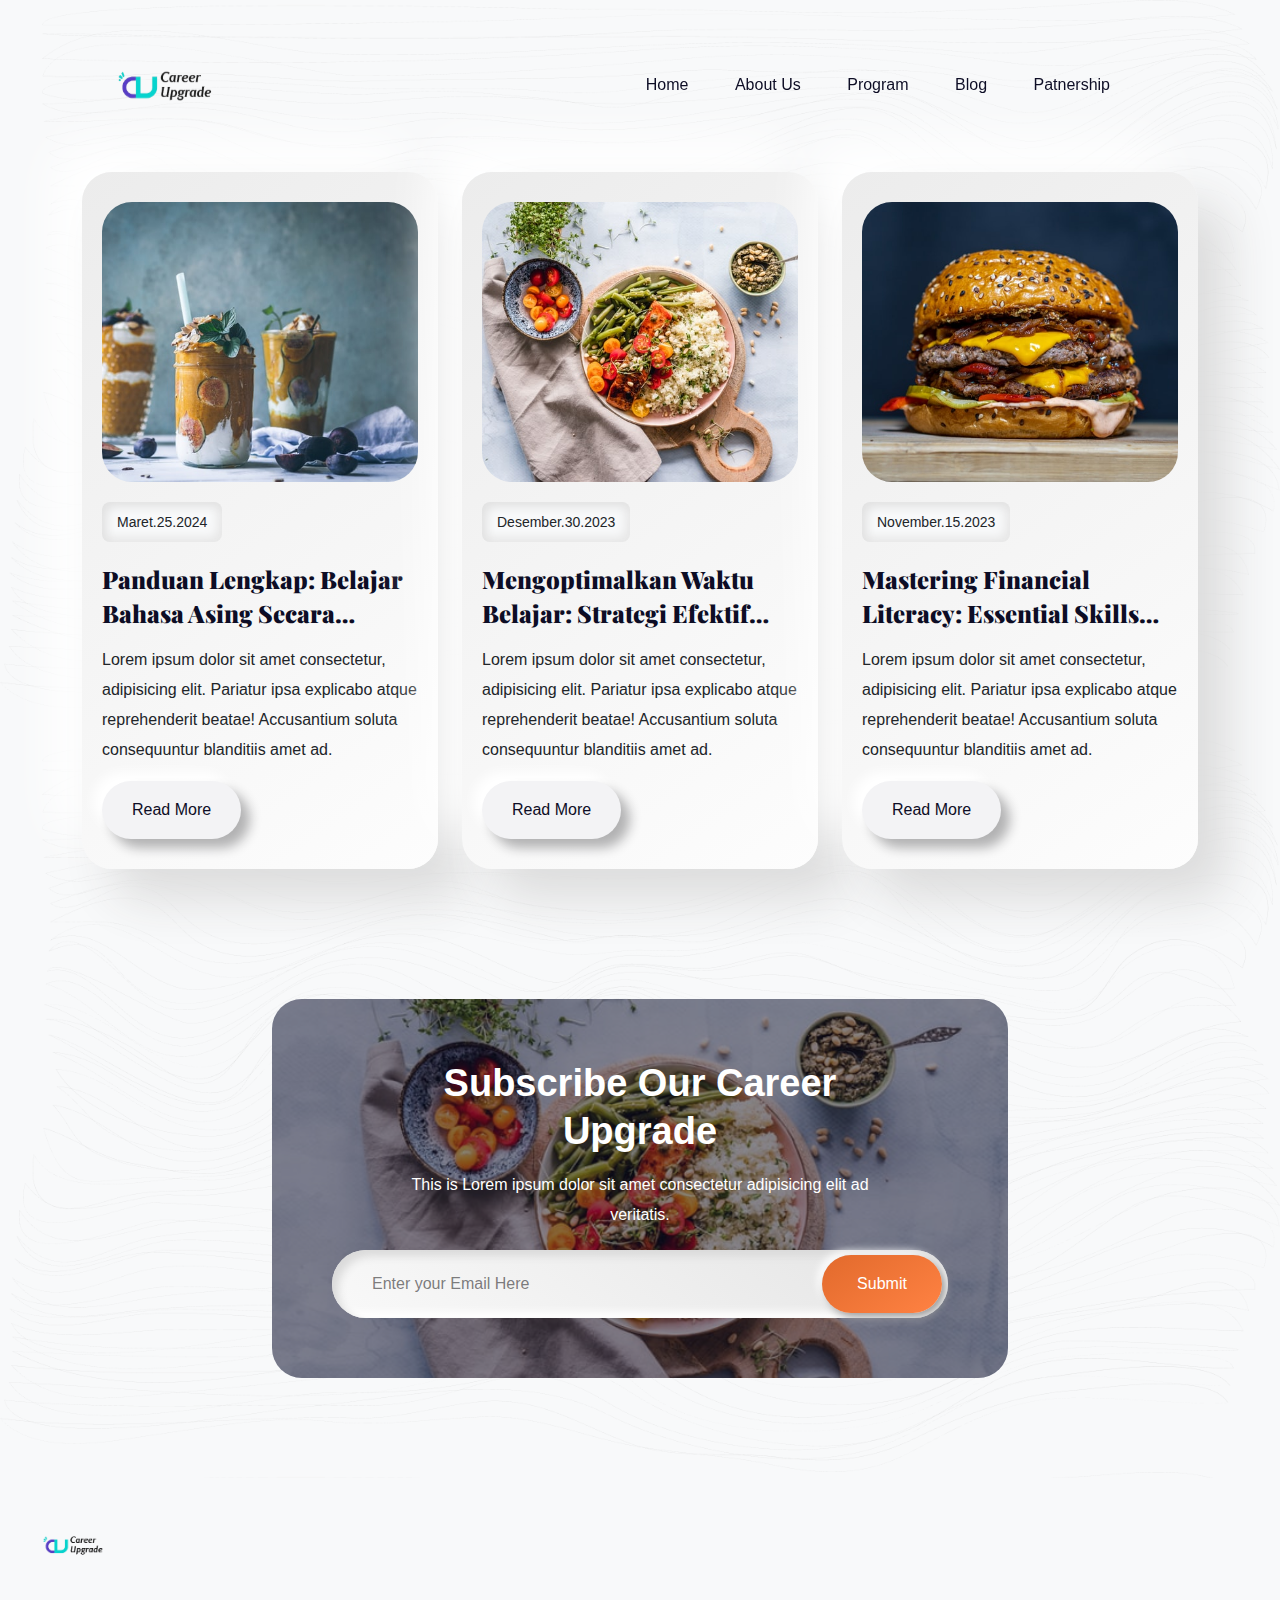
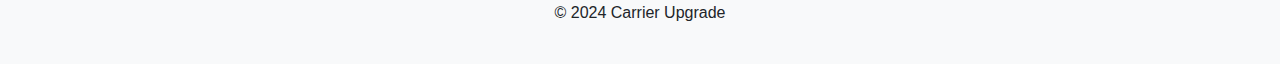
==== blog.html @ be6df9e9 "menambahkan halaman blog, menambahkan halaman program menambahkan halaman patnership" ====
<!DOCTYPE html>
<html lang="en">

<head>
    <meta charset="UTF-8">
    <meta http-equiv="X-UA-Compatible" content="IE=edge">
    <meta name="viewport" content="width=device-width, initial-scale=1.0">
    <title>Career Upgrade</title>
    <!-- for icons  -->
    <link rel="stylesheet" href="https://unicons.iconscout.com/release/v4.0.0/css/line.css">
    <!-- bootstrap  -->
    <link rel="stylesheet" href="assets/css/bootstrap.min.css">
    <!-- for swiper slider  -->
    <link rel="stylesheet" href="assets/css/swiper-bundle.min.css">

    <!-- fancy box  -->
    <link rel="stylesheet" href="assets/css/jquery.fancybox.min.css">
    <!-- custom css  -->
    <link rel="stylesheet" href="style.css">
</head>

<body class="body-fixed">
  <!-- start of header  -->
  <header class="site-header">
      <div class="container">
          <div class="row">
              <div class="col-lg-2">
                  <div class="header-logo">
                      <a href="index.html">
                          <img src="assets/images/logo-removebg-preview 1.svg" width="200" height="110"  alt="Logo">
                      </a>
                  </div>
              </div>
              <div class="col-lg-10">
                  <div class="main-navigation">
                      <button class="menu-toggle"><span></span><span></span></button>
                      <nav class="header-menu">
                          <ul class="menu food-nav-menu">
                              <li><a href="index.html">Home</a></li>
                              <li><a href="index.html">About Us</a></li>
                              <li><a href="program.html">Program</a></li>
                              <li><a href="blog.html">Blog</a></li>
                              <li><a href="patnership.html">Patnership</a></li>
                          </ul>     
                      </nav>
                      <div class="header-right">         
                      </div>
                  </div>
              </div>
          </div>
      </div>
  </header>

<div class="bg-pattern bg-light repeat-img"
style="background-image: url(assets/images/blog-pattern-bg.png);">
<section class="blog-sec section" id="blog">
    <div class="sec-wp">
        <div class="container">
            <div class="row">
                <div class="col-lg-12">
                    <div class="sec-title text-center mb-5">
                      
                        <div class="sec-title-shape mb-4">
                            <img src="assets/images/title-shape.svg" alt="">
                        </div>
                    </div>
                </div>
            </div>
            <div class="row">
                <div class="col-lg-4">
                    <div class="blog-box">
                        <div class="blog-img back-img"
                            style="background-image: url(assets/images/blog/blog1.jpg);"></div>
                        <div class="blog-text">
                            <p class="blog-date">Maret.25.2024</p>
                            <a href="#" class="h4-title">Panduan Lengkap: Belajar Bahasa Asing Secara Mandiri.</a>
                            <p>Lorem ipsum dolor sit amet consectetur, adipisicing elit. Pariatur ipsa
                                explicabo atque reprehenderit beatae! Accusantium soluta consequuntur
                                blanditiis amet ad.</p>
                            <a href="#" class="sec-btn">Read More</a>
                        </div>
                    </div>
                </div>
                <div class="col-lg-4">
                    <div class="blog-box">
                        <div class="blog-img back-img"
                            style="background-image: url(assets/images/blog/blog2.jpg);"></div>
                        <div class="blog-text">
                            <p class="blog-date">Desember.30.2023</p>
                            <a href="#" class="h4-title">Mengoptimalkan Waktu Belajar: Strategi Efektif untuk Meningkatkan Produktivitas Belajar</a>
                            <p>Lorem ipsum dolor sit amet consectetur, adipisicing elit. Pariatur ipsa
                                explicabo atque reprehenderit beatae! Accusantium soluta consequuntur
                                blanditiis amet ad.</p>
                            <a href="#" class="sec-btn">Read More</a>
                        </div>
                    </div>
                </div>
                <div class="col-lg-4">
                    <div class="blog-box">
                        <div class="blog-img back-img"
                            style="background-image: url(assets/images/blog/blog3.jpg);"></div>
                        <div class="blog-text">
                            <p class="blog-date">November.15.2023</p>
                            <a href="#" class="h4-title">Mastering Financial Literacy: Essential Skills for Managing Personal Finances</a>
                            <p>Lorem ipsum dolor sit amet consectetur, adipisicing elit. Pariatur ipsa
                                explicabo atque reprehenderit beatae! Accusantium soluta consequuntur
                                blanditiis amet ad.</p>
                            <a href="#" class="sec-btn">Read More</a>
                        </div>
                    </div>
                </div>
            </div>
        </div>
    </div>
</section>

<section class="newsletter-sec section pt-0">
    <div class="sec-wp">
        <div class="container">
            <div class="row">
                <div class="col-lg-8 m-auto">
                    <div class="newsletter-box text-center back-img white-text"
                        style="background-image: url(assets/images/blog/blog2.jpg);">
                        <div class="bg-overlay dark-overlay"></div>
                        <div class="sec-wp">
                            <div class="newsletter-box-text">
                                <h2 class="h2-title">Subscribe our Career Upgrade</h2>
                                <p>This is Lorem ipsum dolor sit amet consectetur adipisicing elit ad
                                    veritatis.</p>
                            </div>
                            <form action="https://api.whatsapp.com/send?phone=628123456789&text=Halo%20saya%20tertarik%20dengan%20newsletter%20anda" class="newsletter-form" target="_blank">
                                <input type="email" class="form-input" placeholder="Enter your Email Here" required>
                                <button type="submit" class="sec-btn primary-btn">Submit</button>
                            </form> 
                        </div>
                    </div>
                </div>
            </div>
        </div>
    </div>
</section>           
</div>


<footer>
    <div class="footer__container">
      <div class="footer__logo">
        <img src="logo.png" alt="Logo Aplikasi">
      </div>
      <div class="footer__social">
        <a href="#" class="footer__social-link"><i class="fab fa-instagram"></i></a>
        <a href="#" class="footer__social-link"><i class="fab fa-tiktok"></i></a>
        <a href="#" class="footer__social-link"><i class="fab fa-youtube"></i></a>
      </div>
    </div>
    <p>© 2024 Carrier Upgrade</p>
  </footer>
  
</div>
</div>

<!-- jquery  -->
<script src="assets/js/jquery-3.5.1.min.js"></script>
<!-- bootstrap -->
<script src="assets/js/bootstrap.min.js"></script>
<script src="assets/js/popper.min.js"></script>

<!-- fontawesome  -->
<script src="assets/js/font-awesome.min.js"></script>

<!-- swiper slider  -->
<script src="assets/js/swiper-bundle.min.js"></script>

<!-- mixitup -- filter  -->
<script src="assets/js/jquery.mixitup.min.js"></script>

<!-- fancy box  -->
<script src="assets/js/jquery.fancybox.min.js"></script>

<!-- parallax  -->
<script src="assets/js/parallax.min.js"></script>

<!-- gsap  -->
<script src="assets/js/gsap.min.js"></script>

<!-- scroll trigger  -->
<script src="assets/js/ScrollTrigger.min.js"></script>
<!-- scroll to plugin  -->
<script src="assets/js/ScrollToPlugin.min.js"></script>
<!-- rellax  -->
<!-- <script src="assets/js/rellax.min.js"></script> -->
<!-- <script src="assets/js/rellax-custom.js"></script> -->
<!-- smooth scroll  -->
<script src="assets/js/smooth-scroll.js"></script>
<!-- custom js  -->
<script src="main.js"></script>
</body>

</html>
---- style.css ----
@import url('https://fonts.googleapis.com/css2?family=Playfair+Display:ital,wght@0,400;0,500;0,600;0,700;0,800;0,900;1,400;1,500;1,600;1,700;1,800;1,900&family=Poppins:ital,wght@0,100;0,200;0,300;0,400;0,500;0,600;0,700;0,800;1,100;1,200;1,300;1,400;1,500;1,600;1,700&display=swap');
/* font-family: 'Playfair Display', serif;
font-family: 'Poppins', sans-serif; */

body {
    font-family: 'Outfit', sans-serif;
    text-rendering: optimizeLegibility !important;
    background: #6426DC;
}

.body-fixed {
    position: fixed;
    width: 100%;
    height: 100vh;
    top: auto;
    left: auto;
}

body, html {
    overflow-x: hidden;
}

img {
    max-width: 100%;
}

.site-header {
    position: fixed;
    padding: 30px 0;
    display: flex;
    align-items: center;
    top: 0;
    left: 0;
    width: 100%;
    z-index: 99;
    transition: 0.5s;
    border-bottom: 1px solid transparent;
}

.site-header.sticky_head {
    background: rgb(255 255 255 / 80%);
    padding: 20px 0;
    border-color: #f2f2f2;
    backdrop-filter: blur(20px);
}

.main-navigation {
    display: flex;
    width: 100%;
    height: 100%;
    justify-content: flex-end;
    align-items: center;
}

.main-navigation .menu li {
    display: inline-block;
    position: relative;
    margin: 0 6px;
}

.main-navigation .menu li:first-child {
    margin-left: 0;
}

.main-navigation .menu li:last-child {
    margin-right: 0;
}

.main-navigation .menu li:hover>ul, .main-navigation .menu li.focus>ul {
    opacity: 1;
    margin-top: 6px;
    visibility: visible;
}

a {
    background-color: transparent;
    text-decoration: none !important;
    outline: none !important;
}

ul {
    list-style: none;
    margin: 0;
    padding: 0;
}

.main-navigation .menu ul a {
    width: 200px;
}

.main-navigation .menu li:hover>ul, .main-navigation .menu li.focus>ul {
    left: auto;
}

.main-navigation .menu li a {
    display: flex;
    transition: 0.3s;
    position: relative;
    justify-content: center;
    align-items: center;
    color: #0d0d25;
    text-transform: capitalize;
    font-weight: 500;
    padding: 5px 18px;
    border-radius: 30px;
}

.main-navigation .menu li a:hover, .main-navigation .menu li .active-menu, .main-navigation .menu .sub-menu li .active-sub-menu {
    color: #ff8243;
    background: #ffffff;
    box-shadow: inset 8px 8px 12px #e2e2e2, inset -8px -8px 12px #ffffff;
}

.header-right {
    margin-right: 50px;
    display: flex;
    flex-wrap: wrap;
    align-items: center;
    
}

.header-btn {
    width: 20px;
    height: 20px;
    display: inline-flex;
    justify-content: center;
    border-radius: 10px;
    position: relative;
    margin-left: 5px;
    transition: 0.3s;
    box-shadow: inset 6px 6px 7px #30E3DF, inset -6px -6px 7px #30E3DF;
    align-items: center;
}

.cart-number {
    position: absolute;
    top: -10px;
    right: -10px;
    width: 22px;
    height: 22px;
    display: flex;
    justify-content: center;
    align-items: center;
    border-radius: 50%;
    background: #ffffff;
    font-size: 12px;
    border: 1px solid #bfbfbf;
    color: #ff8243;
}

.header-btn:hover {
    background: linear-gradient(145deg, #dcdcdc, #ffffff);
    box-shadow: 20px 20px 60px #cfcfd0, -20px -20px 60px #ffffff;
}

.header-search-form {
    position: relative;
}

.for-des {
    display: block !important;
}

.header-search-form button {
    background: transparent;
    border: none;
    padding: 0;
    position: absolute;
    right: 0;
    top: 50%;
    transform: translate(0, -50%);
    width: 48px;
    height: 100%;
    opacity: 0.5;
}

.header-search-form .form-input {
    font-size: 14px;
    padding-right: 40px;
    width: 200px;
    height: 40px;
}

.form-input::placeholder {
    color: rgba(70 69 71 / 0.7);
}

.form-input {
    width: 100%;
    height: 50px;
    outline: none !important;
    padding: 10px 15px;
    color: #0d0d25;
    -webkit-appearance: none;
    border-radius: 10px;
    border: none;
    background: #f8f8f8;
    box-shadow: inset 6px 6px 8px #dadada, inset -6px -6px 8px #ffffff;
}

* {
    -webkit-tap-highlight-color: transparent;
}

.uil {
    color: #ff8243;
}

.banner-btn {
    display: flex;
    flex-direction: row;
}

.about-desc h5 {
 width: 52vw;
 margin: 2rem 0;
 padding: 0.5rem;
 justify-content: center;
 align-items: center;
}

@media screen and (max-width: 992px) {
    .banner-btn {
    display: grid;
    grid-template-columns: 1fr;
    gap: 20px;
    }

    .banner-btn img {
        margin: 0 auto;
    }

    .about-desc h5 {
        width: 90vw;
    }
}

.about-desc p {
    padding: 0.5rem;
}

@media screen and (min-width: 992px) {
    .menu-toggle {
        display: none;
    }
}

@media (min-width: 1500px) {
    .container {
        max-width: 1368px;
    }
}

@media (min-width: 2100px) {
    .container {
        max-width: 1400px;
    }
    p, body, button, input {
        font-size: 18px;
        line-height: 32px;
    }
}

@media (max-width: 1399px) {
    .header-right {
        margin-left: 20px;
    }
    .main-navigation .menu li {
        margin: 0 3px;
    }
}

@media (max-width: 1199px) {
    .header-btn {
        margin-left: 10px;
    }
    .header-right {
        margin-left: 10px;
    }
    .main-navigation .menu li {
        margin: 0;
    }
    .main-navigation .menu li a {
        padding: 4px 15px;
        font-size: 15px;
    }
    .header-search-form .form-input {
        width: 170px;
    }
}

@media (max-width: 991px) {
    .section {
        padding-top: 85px;
        padding-bottom: 85px;
    }
    .for-des {
        display: none !important;
    }
    .for-mob {
        display: block !important;
    }
    .site-header .container {
        max-width: 100%;
        padding: 0;
        height: 100%;
    }
    .site-header .container .row {
        margin: 0;
        height: 100%;
        
    }
    
    .site-header .container .row .col-lg-2 {
        width: auto;
        padding: 0;
        height: 100%;
        position: absolute;
        top: 0;
        left: 30px;
        z-index: 2;
        display: flex;
        align-items: center;
    }
    .menu-toggle {
        position: absolute;
        top: 50%;
        right: 30px;
        border: none;
        outline: none !important;
        background: transparent;
        width: 40px;
        height: 40px;
        transform: translate(0, -50%);
        z-index: 100;
        box-shadow: inset 6px 6px 7px #dadada, -6px -6px 10px #ffffff;
        border-radius: 10px;
        padding: 0 8px;
    }
    .menu-toggle span {
        display: block;
        width: 100%;
        height: 4px;
        background: #ff8243;
        margin-bottom: 5px;
        transition: 0.3s;
        border-radius: 5px;
        position: relative;
    }
    .menu-toggle span:last-child {
        margin: 0;
    }
    .toggled .menu-toggle span:nth-child(1) {
        transform: rotate(45deg);
        top: 5px;
    }
    .toggled .menu-toggle span:nth-child(2) {
        transform: rotate(-45deg);
        top: -4px;
    }
    .toggled .menu-toggle span:nth-child(3) {
        opacity: 0;
        height: 0;
    }
    .toggled .header-menu {
        transform: translateY(0);
    }
    .header-menu {
        height: 100vh;
        position: absolute;
        top: 0;
        left: 0;
        width: 100%;
        padding-top: max(9vh, 30px);
        padding-left: max(6vh, 30px);
        z-index: 99;
        transition: 1s cubic-bezier(0.165, 0.84, 0.44, 1);
        overflow-y: auto;
        transform: translateY(-100%);
        background-image: url(assets/images/blog-pattern-bg.png);
        background-position: center;
        background-color: #f3f3f5;
    }
    .main-navigation .menu li {
        display: block;
        float: none;
        margin: 0;
        margin-bottom: max(20px, 4vh);
    }
    .main-navigation .menu li a {
        display: inline-block;
        font-size: max(16px, 2vh);
    }
    .main-navigation .menu .sub-menu {
        max-width: 220px;
        opacity: 1;
        visibility: visible;
        display: none;
    }
    .main-navigation .menu .sub-menu li {
        margin-bottom: 5px;
    }
    .main-navigation .menu li:last-child {
        margin: 0;
    }
    .main-navigation .menu .sub-menu li a {
        color: #ff8243;
    }
    .header-btn.header-cart {
        display: none;
    }
    .header-btn {
        margin: 0;
        margin-right: 70px;
    }
    .site-header {
        padding: 20px 0;
        box-shadow: 0px 10px 55px #d4d4d4;
    }
    .site-header.sticky_head, .site-header {
        background: rgb(255 255 255 / 90%);
    }
    body {
        height: auto !important;
    }
}

@media (max-width: 575px) {
    .container, .container-fluid {
        padding: 0 30px;
    }
}

@media (max-width: 400px) {
    .container, .container-fluid {
        padding: 0 15px;
    }
    .header-btn {
        margin-right: 56px;
    }
    .menu-toggle {
        right: 15px;
    }
    .site-header .container .row .col-lg-2 {
        left: 15px;
    }
}

/* ************************** */

@media screen and (min-width: 992px) {
    #viewport {
        overflow: hidden;
        position: fixed;
        height: 100%;
        width: 100%;
        top: 0;
        left: 0;
        bottom: 0;
        right: 0;
    }
    #js-scroll-content {
        position: absolute;
        overflow: hidden;
        width: 100%;
        top: 0;
        left: 0;
    }
}

@media (max-width: 991px) {
    #js-scroll-content {
        transform: unset !important;
    }
}

.main-banner {
    padding: 200px 0 300px;
    min-height: 100vh;
    position: relative;
}

.js-parallax-scene {
    position: absolute;
    top: 0;
    left: 0;
    width: 100%;
    height: 100%;
}

.banner-img-wp {
    width: 100%;
    height: 100%;
    padding-left: 30px;
}

.banner-img {
    width: 100%;
    height: 100%;
    background-size: cover;
    background-position: center;
    animation: biani 4.5s linear infinite alternate;
    box-shadow: 0 0px 20px rgba(36, 39, 37, 0.3);
}

@keyframes biani {
    0% {
        border-radius: 48% 52% 57% 43% / 34% 44% 56% 66%;
    }
    25% {
        border-radius: 62% 38% 64% 36% / 34% 55% 45% 66%;
    }
    50% {
        border-radius: 43% 57% 51% 49% / 33% 42% 58% 67%;
    }
    100% {
        border-radius: 40% 60% 43% 57% / 52% 32% 68% 48%;
    }
}

.banner-img-text .h5-title {
    text-transform: capitalize;
    letter-spacing: 0.5px;
}

.banner-img-text {
    max-width: 400px;
}

.banner-shape-1 img {
    position: absolute;
    left: 85%;
    top: 60px;
    max-width: 150px;
    pointer-events: none;
    filter: blur(3px);
}

.banner-shape-2 {
    top: auto !important;
    bottom: 0;
}

.banner-shape-2 img {
    position: absolute;
    bottom: 0;
    right: 82% !important;
    max-width: 410px;
    pointer-events: none;
    filter: blur(3px);
}

.sec-wp {
    position: relative;
    z-index: 4;
}

.h1-title {
    font-size: 70px;
    line-height: 108px;
    text-transform: capitalize;
    margin-bottom: 25px;
    font-weight: 900;
}

.h1-title span {
    color: #ffffff;
    background-image: linear-gradient(0deg, rgb(13 13 37 /8%), rgb(13 13 37 /8%));
    background-size: 100% 15px;
    background-position: 0 90%;
    background-repeat: no-repeat;
    display: inline;
    transition: 0.8s cubic-bezier(0.22, 0.78, 0.45, 1.02);
}

.h2-title {
    font-size: 90px;
    line-height: 108px;
    text-transform: capitalize;
    margin-bottom: 25px;
    font-weight: 900;
    color: #30E3DF;
}

.h2-title span {
    color: #6426DC;
    background-image: linear-gradient(0deg, #30E3DF, #30E3DF);
    background-size: 100% 15px;
    background-position: 0 90%;
    background-repeat: no-repeat;
    display: inline;
    transition: 0.8s cubic-bezier(0.22, 0.78, 0.45, 1.02);
}

.h3-title {
    font-size: 70px;
    line-height: 108px;
    text-transform: capitalize;
    margin-bottom: 25px;
    font-weight: 900;
    color: #30E3DF;
    margin: auto;
}

.h3-title span {
    color: #ffffff;
    background-image: linear-gradient(0deg, #30E3DF, #30E3DF);
    background-size: 100% 15px;
    background-position: 0 90%;
    background-repeat: no-repeat;
    display: inline;
    transition: 0.8s cubic-bezier(0.22, 0.78, 0.45, 1.02);
}

h1, h2, h3, h4, h5, h6 {
    color: #ffffff;
    font-family: 'Bowlby One', sans-serif;
    font-weight: 700;
}



p {
    font-size: 16px;
    line-height: 30px;
}

.sec-btn {
    min-width: 120px;
    min-height: 58px;
    background: #f3f3f5;
    box-shadow: 9px 9px 12px #b2b2b3, -9px -9px 12px #ffffff;
    display: inline-flex;
    justify-content: center;
    align-items: center;
    border-radius: 30px;
    color: #0d0d25;
    text-transform: capitalize;
    text-align: center;
    border: none;
    cursor: pointer;
    outline: none !important;
    transition: 0.8s cubic-bezier(0.22, 0.78, 0.45, 1.02);
    overflow: hidden;
    position: relative;
    z-index: 2;
    padding: 6px 30px;
}

.sec-btn:hover {
    border-color: #0d0d25;
    box-shadow: inset 9px 9px 12px #cccccc, inset -9px -9px 12px #ffffff;
    color: #0d0d25;
}

/* ******************** */

.brands-row {
    display: flex;
    justify-content: space-between;
    margin: 0 -15px;
}

.brands-box {
    padding: 0 15px;
    display: flex;
    align-items: center;
    justify-content: center;
}

.brands-box:hover {
    filter: brightness(0.3);
    opacity: 0.9;
}

.brand-title .h5-title {
    text-transform: uppercase;
    font-weight: 500;
    letter-spacing: 2px;
    opacity: 0.7;
}

/* ******************** */

.section {
    padding-top: 100px;
    padding-bottom: 100px;
    position: relative;
}

.sec-sub-title {
    text-transform: uppercase;
    display: inline-block;
    background: #f3f3f5;
    box-shadow: 9px 9px 12px #e4e4e4, -9px -9px 12px #ffffff;
    padding: 3px 20px;
    border-radius: 60px;
    color: #ff8243;
    font-size: 14px;
}

.h2-title {
    font-size: 46px;
    line-height: 56px;
    margin-bottom: 15px;
    text-transform: capitalize;
    position: relative;
}

.h2-title span, .h3-title span, .h4-title span, .h5-title span, .sub-title span {
    display: block;
}

.about-video-img {
    position: relative;
    overflow: hidden;
    width: 100%;
    height: 55vh;
    min-height: 400px;
    background-size: cover;
    background-position: center;
    border-radius: 40px;
    box-shadow: 0 0 20px rgb(36 39 37 / 30%);
    display: flex;
    align-items: center;
    justify-content: center;
}

.play-btn {
    width: 90px;
    height: 90px;
    background: #f3f3f5;
    box-shadow: 9px 9px 12px #b2b2b3, -9px -9px 12px #ffffff;
    border-radius: 50%;
    display: inline-flex;
    align-items: center;
    justify-content: center;
    transition: 0.5s;
    vertical-align: middle;
    position: relative;
    z-index: 2;
    padding-left: 4px;
    padding-top: 4px;
    font-size: 40px;
}

.play-btn:hover {
    box-shadow: inset 9px 9px 12px #cccccc, inset -9px -9px 12px #ffffff;
}

.play-btn-wp {
    text-align: center;
    margin-top: 40px;
    display: flex;
    justify-content: center;
    align-items: center;
}

.play-btn-wp span {
    margin-left: 20px;
    font-size: 20px;
    font-weight: bold;
    color: #bfbfbf;
}

/* ****** scrollbar design ******** */

::-webkit-scrollbar {
    width: 5px;
}

::-webkit-scrollbar-track {
    background-color: #bfbfbf;
}

::-webkit-scrollbar-thumb {
    background: #ff8243;
    border-radius: 10px;
}

::-webkit-scrollbar-thumb:hover {
    background: #f16620;
}

/* **************** */

.repeat-img {
    background-size: contain;
    background-repeat: repeat;
}

.menu-tab-wp {
    margin-bottom: 80px;
}

.menu-tab ul {
    padding: 10px;
    display: inline-block;
    border-radius: 60px;
    background: linear-gradient(145deg, #ececec, #ffffff);
    box-shadow: 28px 28px 55px #d4d4d4, -28px -28px 55px #ffffff;
    position: relative;
    z-index: 2;
}

.menu-tab ul li, .menu-tab ul .filter-active {
    display: inline-flex;
    text-transform: capitalize;
    font-size: 18px;
    line-height: normal;
    cursor: pointer;
    padding: 10px 26px;
    border-radius: 30px;
    transition: 0.3s;
    justify-content: center;
    align-items: center;
}

.filter-active {
    position: absolute;
    left: 0;
    top: 12px;
    min-height: 50px;
    z-index: -1;
}

.menu-tab ul li img {
    margin-right: 10px;
    position: relative;
    top: 1px;
}

.menu-tab ul .filter-active {
    color: #ffffff;
    background: linear-gradient(145deg, #e3a92b, #ffc933);
}

.menu-list-row .bydefault_show .dish-box-wp {
    display: inline-block !important;
}

.dish-box-wp {
    display: none;
}

.dish-box {
    border-radius: 30px;
    background: linear-gradient(145deg, #ececec, #ffffff);
    box-shadow: 28px 28px 45px #d4d4d4, -28px -28px 45px #ffffff;
    display: flow-root;
    padding: 0 30px 40px;
    padding-top: 0;
    margin: 130px 0 30px;
    transition: 0.8s cubic-bezier(0.22, 0.78, 0.45, 1.02);
}

.dish-box:hover {
    transform: scale(1.03);
}

.dist-img {
    margin-top: -130px;
    margin-bottom: 30px;
}

.dist-img img {
    box-shadow: 28px 28px 45px #d4d4d4, -28px -28px 45px #ffffff;
    border-radius: 50%;
    overflow: hidden;
}

.dish-rating {
    font-size: 20px;
    margin-bottom: 15px;
}

.dish-title {
    padding: 0 30px;
}

.dish-title .h3-title {
    text-transform: capitalize;
    margin-bottom: 5px;
    font-family: 'Playfair Display', serif;
    font-weight: bold;
    color: #0d0d25;
    transition: 0.3s;
    min-height: 76px;
    display: -webkit-box;
    -webkit-line-clamp: 2;
    -webkit-box-orient: vertical;
    overflow: hidden;
    font-weight: 900;
}

.dish-title p {
    color: #bfbfbf;
}

.dish-info ul, .dist-bottom-row ul {
    display: flex;
    justify-content: space-between;
    text-align: left;
}

.dish-info ul li {
    display: inline-block;
    flex: 1;
}

.dish-info ul li:last-child {
    text-align: right;
    border-left: 2px solid rgb(204 204 204 / 30%);
}

.dist-bottom-row ul li:last-child {
    text-align: right;
}

.dish-info ul li p {
    font-size: 18px;
    text-transform: capitalize;
    margin-bottom: 2px;
    font-weight: 300;
}

.dish-info ul li b {
    font-weight: 600;
}

.dish-info, .dist-bottom-row {
    padding: 0 30px;
}

.dish-info {
    border-bottom: 2px solid rgb(204 204 204 / 30%);
    margin: 30px 0 30px;
    padding-bottom: 30px;
}

.dist-bottom-row ul li {
    display: flex;
    align-items: center;
}

.dist-bottom-row ul li b {
    font-size: 30px;
}

.dish-add-btn {
    width: 40px;
    height: 40px;
    border: none;
    border-radius: 10px;
    color: #ffffff;
    transition: 0.3s;
    background: linear-gradient(145deg, #ffc954, #ffbc00);
    box-shadow: inset 4px 4px 8px #d6a029, inset -4px -4px 8px #ffd837;
}

.dish-add-btn i {
    color: #ffffff;
    font-size: 22px;
}

.dish-add-btn:hover {
    background: linear-gradient(145deg, #e3a92b, #ffc933);
}

/* ************ */

.xxl-title {
    text-transform: capitalize;
    font-size: 52px;
    line-height: 72px;
    margin-bottom: 30px;
}

/* ****************** */

.book-table {
    overflow: hidden;
}

.book-table-shape img {
    position: absolute;
    top: -10px;
    right: 73%;
    width: 540px;
}

.book-table-shape.book-table-shape2 img {
    left: 74%;
    transform: scale(-1, 1);
}

.book-table-info {
    margin: 30px 0 20px;
}

.table-title {
    text-transform: capitalize;
    margin-bottom: 20px;
    letter-spacing: 1px;
}

.table-title p {
    font-size: 20px;
    line-height: 30px;
    margin: 0;
}

.call-now {
    border-left: 3px dotted rgb(13 13 37 /50%);
    border-right: 3px dotted rgb(13 13 37 /50%);
    padding: 15px 0;
}

.call-now i {
    width: 80px;
    height: 80px;
    display: flex;
    justify-content: center;
    align-items: center;
    border-radius: 50%;
    font-size: 26px;
    margin: 0 auto;
    margin-bottom: 25px;
    background: #f3f3f5;
    box-shadow: 9px 9px 12px #b2b2b3, -9px -9px 12px #ffffff;
    color: #ff8243;
}

.call-now a {
    font-size: 32px;
    font-weight: 500;
    color: #0d0d25;
    transition: 0.8s cubic-bezier(0.22, 0.78, 0.45, 1.02);
}

.call-now a:hover, .contact-info a:hover {
    color: #fcbc30;
}

#gallery {
    padding-top: 120px;
}

.book-table-img {
    height: 70vh;
    min-height: 500px;
    border-radius: 30px;
}

.back-img {
    background-position: center;
    background-size: cover;
}

.swiper-button-next::after, .swiper-button-prev::after {
    display: none;
}

.swiper-button-wp {
    position: relative;
    margin-top: 60px;
    display: flex;
    justify-content: space-between;
    height: 60px;
    align-items: center;
}

.swiper-button-next, .swiper-button-prev {
    position: unset;
    width: 60px;
    height: 60px;
    display: inline-flex;
    font-size: 30px;
    border-radius: 50%;
    overflow: hidden;
    margin: 0;
    color: #0d0d25;
    background: #ffffff;
    box-shadow: -20px 20px 60px #d4d4d4, 20px -20px 60px #ffffff;
    padding-top: 1px;
    padding-right: 2px;
    transition: 0.3s;
}

.swiper-button-next {
    box-shadow: 20px 20px 60px #d4d4d4, -20px -20px 60px #ffffff;
    padding-left: 3px;
}

.swiper-button-prev:hover {
    box-shadow: inset 5px 5px 20px #d4d4d4, inset -5px -5px 20px #ffffff;
    color: #30E3DF;
}

.swiper-button-next:hover {
    box-shadow: inset -5px 5px 20px #d4d4d4, inset 5px -5px 20px #ffffff;
    color: #30E3DF;
}

.swiper-pagination {
    padding: 10px 20px;
    display: inline-block;
    border-radius: 60px;
    background: linear-gradient(145deg, #ececec, #ffffff);
    box-shadow: 25px 28px 55px #d4d4d4, -28px -28px 55px #ffffff;
    max-width: fit-content;
    left: 50% !important;
    transform: translate(-50%, 0);
    bottom: 0 !important;
    color: #000;
}

.swiper-pagination-bullet {
    width: 10px;
    height: 10px;
    margin: 0px 10px !important;
    border-radius: 10px;
    transition: 0.8s cubic-bezier(0.22, 0.78, 0.45, 1.02);
}

.swiper-pagination-bullet-active {
    background: #fcbc30;
    width: 30px;
}

/* *************** */

.team-slider {
    position: relative;
}

.team-box {
    padding: 20px;
    border-radius: 30px;
    background: linear-gradient(145deg, #ececec, #ffffff);
    box-shadow: 28px 28px 45px #e6e6e6, -28px -28px 45px #ffffff;
    transition: 0.8s cubic-bezier(0.22, 0.78, 0.45, 1.02);
}

.team-box:hover {
    transform: scale(1.03);
}

.team-img {
    width: 100%;
    height: 480px;
    border-radius: 20px;
    margin-bottom: 20px;
    box-shadow: 9px 9px 18px rgb(194 194 194 /0.5), -9px -9px 18px rgb(255 255 255 / 0.5);
}

.team-box .h3-title {
    text-transform: capitalize;
    color: #0d0d25;
    font-weight: 600;
}

.social-icon {
    margin: 15px 0px 10px;
}

.social-icon ul li {
    display: inline-block;
    margin: 0 6px;
}

.social-icon ul li:last-child {
    margin-right: 0;
}

.social-icon ul li:first-child {
    margin-left: 0;
}

.social-icon ul li a {
    width: 50px;
    height: 50px;
    display: inline-flex;
    justify-content: center;
    align-items: center;
    border-radius: 50%;
    background: linear-gradient(145deg, #e6e6e6, #ffffff);
    box-shadow: 4px 4px 8px #d0d0d0, -4px -4px 8px #ffffff;
    color: #0d0d25;
    font-size: 19px;
}

.social-icon ul li a:hover {
    background: #ff8243;
}

.social-icon ul li a:hover i {
    color: #ffffff !important;
}

/* *************** */

.testimonials-img {
    position: relative;
}

.testimonials-img img {
    position: absolute;
    top: 60px;
    right: 30px;
    width: calc(100% + 5vw);
    max-width: initial;
}

.testimonials-box {
    display: flow-root;
    position: relative;
    padding: 30px;
    padding-top: 0;
    border-radius: 30px;
    margin: 50px 0 30px;
    background: linear-gradient(145deg, #ececec, #ffffff);
    box-shadow: 28px 28px 45px #e6e6e6, -28px -28px 45px #ffffff;
    transition: 0.8s cubic-bezier(0.22, 0.78, 0.45, 1.02);
}

.testimonials-box:hover {
    transform: scale(1.05);
    z-index: 2;
}

.testimonial-box-top {
    display: flex;
    justify-content: space-between;
    align-items: center;
    margin-bottom: 25px;
}

.testimonials-box-img {
    min-width: 100px;
    min-height: 100px;
    border-radius: 50%;
    margin-top: -50px;
    box-shadow: 10px 10px 60px #d4d4d4;
}

.testimonials-box-text .h3-title {
    margin-bottom: 10px;
    text-transform: capitalize;
}

.testimonials-box-text p {
    margin: 0;
    display: -webkit-box;
    -webkit-line-clamp: 3;
    -webkit-box-orient: vertical;
    overflow: hidden;
}

.star-rating-wp {
    display: block;
}

.star-rating {
    font-size: 22px;
    position: relative;
    margin-top: 20px;
    display: inline-block;
}

.star-rating::before {
    content: "\f005\f005\f005\f005\f005";
    font-family: "Font Awesome 5 Pro";
    font-weight: 900;
    color: #c8c8c8;
    filter: drop-shadow(0 0.6rem 0.3rem rgba(0, 0, 0, 0.05));
    letter-spacing: 4px;
}

.star-rating__fill {
    position: absolute;
    display: inline-block;
    top: 0;
    left: 0;
    overflow: hidden;
    animation: fill-star 2s ease-in-out;
}

.star-rating__fill::after {
    content: "\f005\f005\f005\f005\f005";
    font-family: "Font Awesome 5 Pro";
    font-weight: 900;
    color: #ff8243;
    letter-spacing: 4px;
}

@keyframes fill-star {
    0% {
        width: 0;
    }
}

/* *********** */

.faq-row {
    column-count: 3;
    margin: 0 -5px;
}

.faq-box {
    border: 1px solid #bfbfbf;
    border-radius: 30px;
    background-image: linear-gradient(145deg, #e4e4e4, #ffffff);
    break-inside: avoid;
    margin: 0 5px 30px;
    box-shadow: 10px 10px 30px rgb(207 207 208 / 20%), -10px -10px 30px rgb(255 255 255 / 90%);
}

.faq-box .h4-title {
    padding: 16px 30px;
    border-bottom: 1px solid #bfbfbf;
    text-transform: capitalize;
    font-weight: 600;
}

.faq-box p {
    padding: 8px 30px 20px;
    margin: 0;
}

/* *************** */

.blog-text .h4-title {
    text-transform: capitalize;
    margin-bottom: 15px;
    display: -webkit-box;
    -webkit-line-clamp: 2;
    -webkit-box-orient: vertical;
    overflow: hidden;
    font-weight: 900;
    font-family: "playfair Display";
    color: #0d0d25;
    transition: 0.3s;
}

.blog-text .h4-title:hover {
    color: #ff8243;
}

.blog-date {
    padding: 5px 15px;
    background: #f8f9fa;
    box-shadow: inset 5px 5px 10px #e2e2e2, inset -5px -5px 10px #e8e8e8;
    display: inline-block;
    border-radius: 8px;
    font-size: 14px;
    margin-bottom: 20px;
}

.blog-img {
    width: 100%;
    height: 280px;
    border-radius: 30px;
    margin-bottom: 20px;
}

.blog-box {
    padding: 30px 25px;
    border-radius: 30px;
    background: linear-gradient(145deg, #ececec, #fdfdfd);
    box-shadow: 30px 30px 50px #dcdcdc, -30px -30px 50px #ffffff;
    transition: 0.8s cubic-bezier(0.22, 0.78, 0.45, 1.02);
    margin-bottom: 30px;
}

.blog-box:hover {
    transform: scale(1.03);
}

/* ************************ */

.newsletter-box {
    padding: 60px;
    border-radius: 30px;
    position: relative;
    overflow: hidden;
}

.newsletter-form {
    margin-top: 20px;
    position: relative;
}

.newsletter-form button {
    position: absolute;
    right: 6px;
    top: 50%;
    transform: translate(0, -50%);
}

.newsletter-form .form-input {
    height: 68px;
    border-radius: 60px;
    padding: 0 150px 0 40px;
    background: linear-gradient(-145deg, #e4e4e4, #f9f9f9);
}

.newsletter-box-text {
    padding: 0 60px;
    color: #ffffff;
}

.newsletter-box-text .h2-title {
    color: #ffffff;
}

.bg-overlay {
    position: absolute;
    top: 0;
    left: 0;
    bottom: 0;
    right: 0;
    background: #f8f9fa;
    opacity: 0.96;
}

.dark-overlay {
    background: #0d0d25;
    opacity: 0.5;
}

.sec-btn.primary-btn {
    background: linear-gradient(145deg, #e26a2c, #ff8243);
    color: #ffff;
    border: none;
    box-shadow: 4px 4px 8px #9e9e9e, -4px -4px 8px #ffffff;
}

.sec-btn.primary-btn:hover {
    background: linear-gradient(145deg, #0c0c21, #0e0e28);
}

/* ***************** footer ****************** */

.top-footer, .bottom-footer {
    border-top: 1px solid rgb(204 204 204 / 40%);
    position: relative;
}

.footer-logo {
    margin-bottom: 30px;
}

.footer-info .social-icon {
    margin-top: 20px;
}

.footer-flex-box {
    display: flex;
    margin: 0 -10px;
}

.footer-flex-box>div {
    flex: 1;
    padding: 0 10px;
}

.footer-flex-box .h3-title {
    text-transform: capitalize;
    margin-bottom: 23px;
}

.footer-menu ul li a {
    color: #0d0d25;
    transition: 0.3s;
    text-transform: capitalize;
}

.footer-menu ul li a:hover, .footer-menu ul li .footer-active-menu {
    color: #ff8243;
}

.footer-menu ul li {
    margin-bottom: 8px;
}

.footer-table-info ul li {
    margin-bottom: 10px;
    text-transform: capitalize;
}

.uil-clocl {
    font-size: 17px;
}

.copyright-text {
    padding: 20px 0;
}

.copyright-text p {
    margin: 0;
}

.name {
    color: #ff8243;
    font-weight: bold;
}

.scrolltop {
    position: absolute;
    bottom: 10px;
    right: 30px;
    width: 50px;
    height: 50px;
    display: flex;
    justify-content: center;
    align-items: center;
    border-radius: 50%;
    background: #f3f3f5;
    box-shadow: 9px 9px 12px #b2b2b3, -9px -9px 12px #ffffff;
    color: #ff8243;
    font-size: 26px;
    transition: 0.8s cubic-bezier(0.22, 0.78, 0.45, 1.02);
    border: none;
}

.scrolltop:hover {
    box-shadow: inset 9px 9px 12px #cccccc, inset -9px -9px 12px #ffffff;
    color: #0d0d25;
}

/* **************** responsiveness ***************** */

@media (min-width: 2100px) {
    .container {
        max-width: 1400px;
    }
    p, body, button, input {
        font-size: 18px;
        line-height: 32px;
    }
}

@media (max-width: 1399px) {
    .h1-title {
        font-size: 60px;
        line-height: 55px;
    }
    .h3-title {
        font-size: 55px;
        line-height: 55px;
    }
    .h4-title {
        font-size: 24px;
        line-height: 34px;
    }
    .h2-title {
        font-size: 38px;
        line-height: 48px;
    }
    .team-img {
        height: 400px;
    }
    .blog-box {
        padding: 30px 20px;
    }
    .dist-bottom-row ul li b {
        font-size: 25px;
    }
}

@media (max-width: 1199px) {
    .main-banner {
        padding: 200px 0;
    }
    .banner-img-wp {
        height: 360px;
    }
    .dish-box {
        padding: 0 0 40px;
    }
    .dist-img img {
        width: 220px;
    }
    .dist-img {
        margin-top: -110px;
    }
    .dist-bottom-row ul li b {
        font-size: 28px;
    }
    .sec-text {
        padding: 0;
    }
    .team-img {
        height: 340px;
    }
    .testimonials-box {
        padding: 30px 20px;
        margin: 26px 0 30px;
    }
    .testimonials-box-img {
        min-width: 80px;
        min-height: 80px;
        margin-top: -80px;
    }
    .faq-box .h4-title {
        padding: 16px 20px;
    }
    .faq-box p {
        padding: 8px 20px 20px;
    }
    .blog-img {
        height: 240px;
    }
    .newsletter-box-text {
        padding: 0;
    }
    .footer-flex-box>div {
        padding: 0 10px;
    }
    .star-rating {
        font-size: 19px;
    }
    .testimonial-box-top {
        margin-bottom: 10px;
    }
    .call-now a {
        font-size: 28px;
    }
    .menu-box {
        padding: 50px 20px 30px 20px;
    }
    .menu-img {
        width: 140px;
    }
}

@media (max-width: 991px) {
    .js-parallax-scene {
        display: none;
    }
    .main-banner {
        padding: 140px 0 60px;
    }
    .h1-title {
        font-size: 60px;
        line-height: 80px;
    }
    .h2-title {
        font-size: 60px;
        line-height: 80px;
    }
    .banner-img-wp {
        padding: 0;
        height: 75vw;
        padding-top: 50px;
    }
    .brands-box {
        padding: 0 30px;
    }
    .brands-row {
        margin: 0 -30px;
    }
    .menu-tab ul {
        white-space: nowrap;
        overflow: hidden;
        overflow-x: auto;
    }
    .menu-tab::after {
        content: "";
        position: absolute;
        right: 0;
        top: 0;
        width: 100px;
        height: 100%;
        pointer-events: none;
        opacity: 0.2;
        border-radius: 0 60px 60px 0;
        background: linear-gradient(to right, rgba(255, 255, 255, 0) 0%, rgba(0, 0, 0, 1) 100%);
    }
    .sec-text {
        margin-top: 40px;
    }
    .call-now {
        border: none;
        margin: 40px 0;
        border-top: 3px dotted rgb(13 13 17 / 50%);
        border-bottom: 3px dotted rgb(13 13 17 / 50%);
        padding: 30px 0;
    }
    .book-table-info {
        max-width: 300px;
        margin: 30px auto 0;
    }
    .swiper-button-wp .swiper-button {
        display: none !important;
    }
    .testimonials-img img {
        position: unset;
        width: 100%;
    }
    .testimonials-img {
        margin-bottom: 60px;
    }
    .faq-row {
        column-count: 1;
        margin: 0;
    }
    .newsletter-box {
        padding: 40px;
    }
    .footer-info {
        margin-bottom: 50px;
    }
    .footer-flex-box {
        display: block;
        margin: 0;
    }
    .footer-flex-box>div {
        padding: 0;
        margin-bottom: 30px;
    }
    .faq-box {
        margin: 0;
        margin-bottom: 30px;
    }
    .footer-flex-box>div:last-child {
        margin: 0;
    }
    .scrolltop {
        bottom: 130px;
    }
    .footer-menu ul {
        max-width: 300px;
    }
    #gallery {
        padding-top: 90px;
    }
    .swiper-pagination-bullet {
        margin: 0 5px !important;
        width: 8px;
        height: 8px;
    }
    .swiper-pagination {
        padding: 6px 20px;
    }
    .swiper-button-wp {
        margin-top: 40px;
    }
    .swiper-pagination-bullet-active {
        width: 16px;
    }
    .dish-title .h3-title {
        display: block;
        min-height: auto;
        margin-bottom: 12px;
    }
    .menu-img {
        width: 180px;
        margin-inline: auto;
        margin-bottom: 20px;
    }
    #js-scroll-content {
        transform: unset !important;
    }
    body {
        height: auto !important;
    }
    .menu-tab ul::-webkit-scrollbar {
        height: 0;
    }
    .menu-tab {
        position: relative;
        display: flex;
    }
}

@media (max-width: 767px) {
    .banner-img-wp {
        height: 75vw;
        min-height: 60vw;
        width: auto;
    }
    .dist-img img {
        width: 180px;
    }
    .dist-img {
        margin-top: -80px;
    }
    .menu-tab-wp {
        margin-bottom: 60px;
    }
    .dish-box {
        margin: 80px 0 30px;
    }
    .book-table-img {
        min-height: 340px;
        height: 60vh;
    }
    .team-img {
        height: 430px;
    }
    .dish-info ul li p {
        font-size: 16px;
        line-height: 26px;
        margin: 0;
    }
    .dish-info ul li b {
        font-size: 14px;
    }
    .brands-box {
        padding: 0 25px;
    }
    .brands-row {
        margin: 0 -25px;
    }
    .menu-tab ul li {
        padding: 10px 20px;
    }
}

@media (max-width: 575px) {
    .container, .container-fluid {
        padding: 0 30px;
    }
    .h1-title {
        font-size: 40px;
        line-height: 60px;
        margin-bottom: 20px;
    }
    .h1-title span {
        background-size: 100% 8px;
    }
    .h2-title {
        font-size: 40px;
        line-height: 60px;
        margin-bottom: 20px;
    }
    .h2-title span {
        background-size: 100% 8px;
    }
    .banner-img-wp {
        height: 90vw;
    }
    .about-video-img {
        height: 30vw;
        min-height: 280px;
        border-radius: 30px;
    }
    .brands-box {
        padding: 0 15px;
        flex: 0 0 33%;
        margin-bottom: 30px;
    }
    .brands-row {
        margin: 0 -15px;
        flex-wrap: wrap;
        justify-content: center;
    }
    .dish-box {
        max-width: 340px;
        margin: 80px auto 30px;
        padding: 0 0 30px;
    }
    .blog-sec.section {
        padding-bottom: 0;
    }
    .brands-box img {
        max-width: 80%;
    }
    .brand-title {
        text-align: center;
    }
    .play-btn {
        width: 70px;
        height: 70px;
    }
    .play-btn-wp span {
        font-size: 18px;
    }
    .newsletter-box {
        padding: 15px;
    }
    .newsletter-form .form-input {
        padding: 0 130px 0 12px;
    }
    .menu-box {
        display: block;
        text-align: center;
    }
    .menu-box-right .dish-title .h3-title {
        padding: 0;
    }
    .gallery-img {
        height: 50vw;
    }
    .contact-info a {
        font-size: 18px;
        line-height: 28px;
    }
}

@media (max-width: 480px) {
    .team-img {
        height: 330px;
    }
}

@media (max-width: 400px) {
    .container, .container-fluid {
        padding: 0 15px;
    }
    .section {
        padding-top: 60px;
        padding-bottom: 60px;
    }
    .newsletter-form button {
        position: unset;
        transform: translate(0);
        box-shadow: none !important;
        margin-top: 20px;
    }
    .newsletter-form .form-input {
        padding: 0 30px;
    }
    .team-box .h3-title {
        min-height: 72px;
        display: flex;
        align-items: center;
        text-align: center;
        justify-content: center;
    }
    .team-img {
        height: 280px;
    }
    .blog-box {
        padding: 20px;
    }
}

footer {
    background-color: #f8f9fa;
    padding: 20px;
    text-align: center;
  }
  
  .footer__container {
    display: flex;
    justify-content: space-between;
    align-items: center;
  }
  
  .footer__logo img {
    height: 100px; /* Sesuaikan tinggi logo dengan kebutuhan */
  }
  
  .footer__social {
    display: flex;
  }
  
  .footer__social-link {
    color: #000;
    font-size: 1.2rem;
    margin-left: 10px;
  }
  
  .footer__social-link:hover {
    color: #555;
  }
  
  .banner-text1 {
    display: flex;
    flex-direction: column;
    align-items: center;
    justify-content: center;
    text-align: center;
  }
  
  .banner-btn img {
    max-width: 100%; /* Untuk memastikan gambar tidak melebihi lebar kontainer */
  }
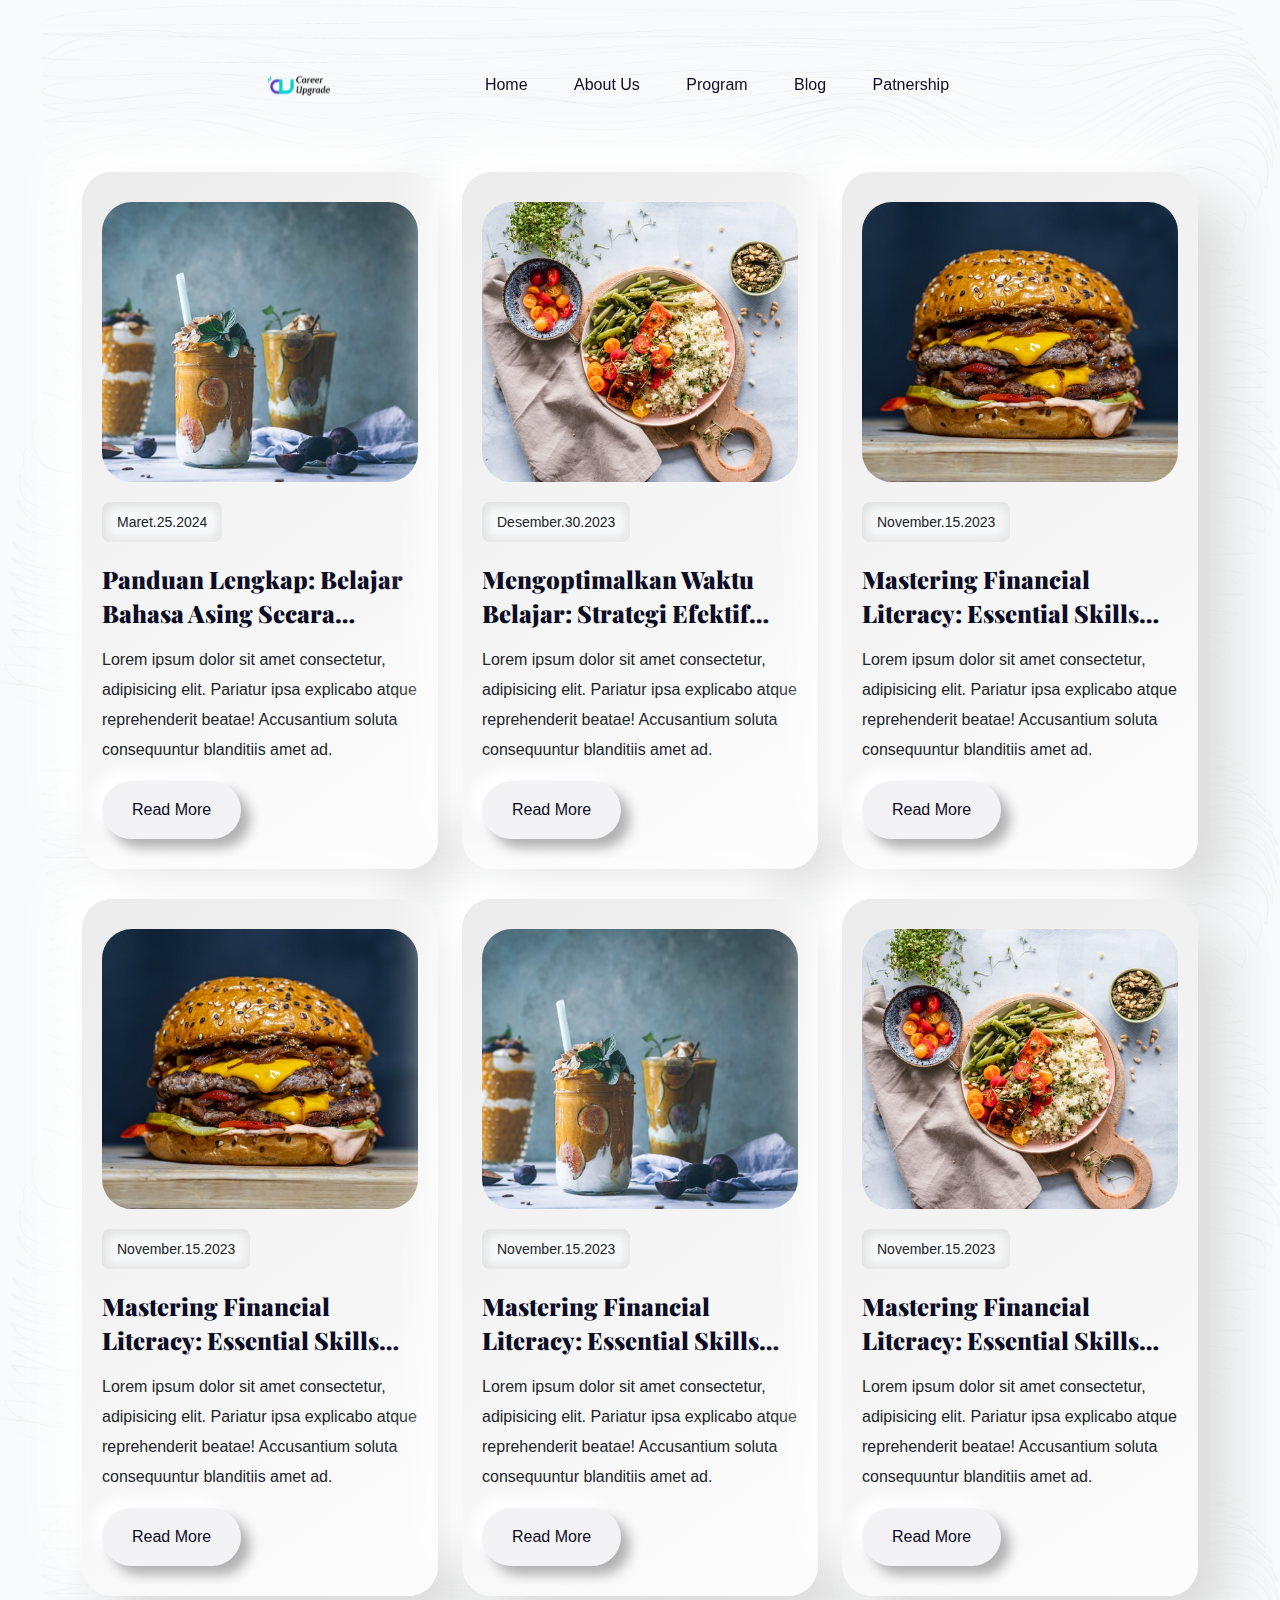
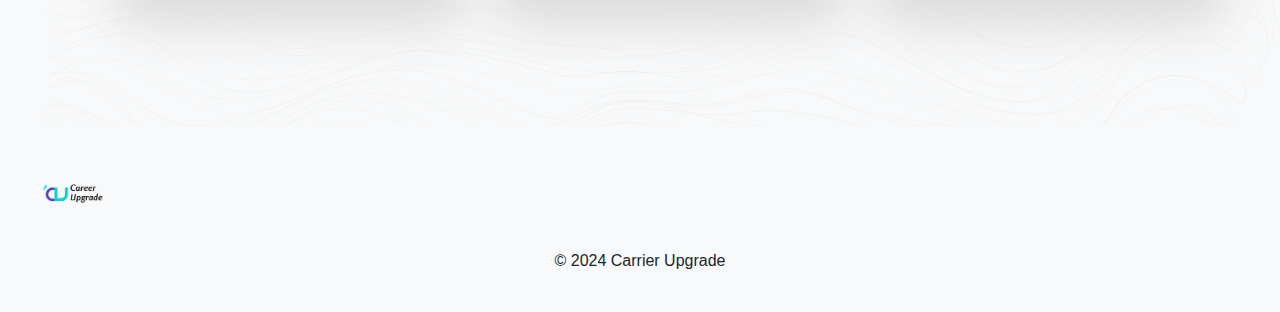
==== commit a4adebfa: "perbarui halaman blog dan halaman patnership" ====
--- a/blog.html
+++ b/blog.html
@@ -109,36 +109,52 @@
                         </div>
                     </div>
                 </div>
+                <div class="col-lg-4">
+                    <div class="blog-box">
+                        <div class="blog-img back-img"
+                            style="background-image: url(assets/images/blog/blog3.jpg);"></div>
+                        <div class="blog-text">
+                            <p class="blog-date">November.15.2023</p>
+                            <a href="#" class="h4-title">Mastering Financial Literacy: Essential Skills for Managing Personal Finances</a>
+                            <p>Lorem ipsum dolor sit amet consectetur, adipisicing elit. Pariatur ipsa
+                                explicabo atque reprehenderit beatae! Accusantium soluta consequuntur
+                                blanditiis amet ad.</p>
+                            <a href="#" class="sec-btn">Read More</a>
+                        </div>
+                    </div>
+                </div>
+                <div class="col-lg-4">
+                    <div class="blog-box">
+                        <div class="blog-img back-img"
+                            style="background-image: url(assets/images/blog/blog1.jpg);"></div>
+                        <div class="blog-text">
+                            <p class="blog-date">November.15.2023</p>
+                            <a href="#" class="h4-title">Mastering Financial Literacy: Essential Skills for Managing Personal Finances</a>
+                            <p>Lorem ipsum dolor sit amet consectetur, adipisicing elit. Pariatur ipsa
+                                explicabo atque reprehenderit beatae! Accusantium soluta consequuntur
+                                blanditiis amet ad.</p>
+                            <a href="#" class="sec-btn">Read More</a>
+                        </div>
+                    </div>
+                </div>
+                <div class="col-lg-4">
+                    <div class="blog-box">
+                        <div class="blog-img back-img"
+                            style="background-image: url(assets/images/blog/blog2.jpg);"></div>
+                        <div class="blog-text">
+                            <p class="blog-date">November.15.2023</p>
+                            <a href="#" class="h4-title">Mastering Financial Literacy: Essential Skills for Managing Personal Finances</a>
+                            <p>Lorem ipsum dolor sit amet consectetur, adipisicing elit. Pariatur ipsa
+                                explicabo atque reprehenderit beatae! Accusantium soluta consequuntur
+                                blanditiis amet ad.</p>
+                            <a href="#" class="sec-btn">Read More</a>
+                        </div>
+                    </div>
+                </div>
             </div>
         </div>
     </div>
 </section>
-
-<section class="newsletter-sec section pt-0">
-    <div class="sec-wp">
-        <div class="container">
-            <div class="row">
-                <div class="col-lg-8 m-auto">
-                    <div class="newsletter-box text-center back-img white-text"
-                        style="background-image: url(assets/images/blog/blog2.jpg);">
-                        <div class="bg-overlay dark-overlay"></div>
-                        <div class="sec-wp">
-                            <div class="newsletter-box-text">
-                                <h2 class="h2-title">Subscribe our Career Upgrade</h2>
-                                <p>This is Lorem ipsum dolor sit amet consectetur adipisicing elit ad
-                                    veritatis.</p>
-                            </div>
-                            <form action="https://api.whatsapp.com/send?phone=628123456789&text=Halo%20saya%20tertarik%20dengan%20newsletter%20anda" class="newsletter-form" target="_blank">
-                                <input type="email" class="form-input" placeholder="Enter your Email Here" required>
-                                <button type="submit" class="sec-btn primary-btn">Submit</button>
-                            </form> 
-                        </div>
-                    </div>
-                </div>
-            </div>
-        </div>
-    </div>
-</section>           
 </div>
 
 
--- a/style.css
+++ b/style.css
@@ -592,6 +592,7 @@
     transition: 0.8s cubic-bezier(0.22, 0.78, 0.45, 1.02);
 }
 
+
 .h3-title {
     font-size: 70px;
     line-height: 108px;
@@ -611,6 +612,34 @@
     display: inline;
     transition: 0.8s cubic-bezier(0.22, 0.78, 0.45, 1.02);
 }
+
+.h4-title span {
+    color: #000000;
+    font-family: 'Bowlby One', sans-serif;
+    font-weight: 1000;
+    font-size: 16px;
+    line-height: 30px;
+}
+
+.h5-title {
+    font-size: 55px;
+    line-height: 108px;
+    text-transform: capitalize;
+    margin-bottom: 25px;
+    font-weight: 900;
+    color: #30E3DF;
+}
+
+.h5-title span {
+    color: #6426DC;
+    background-image: linear-gradient(0deg, #30E3DF, #30E3DF);
+    background-size: 100% 15px;
+    background-position: 0 90%;
+    background-repeat: no-repeat;
+    display: inline;
+    transition: 0.8s cubic-bezier(0.22, 0.78, 0.45, 1.02);
+}
+
 
 h1, h2, h3, h4, h5, h6 {
     color: #ffffff;
@@ -1344,7 +1373,7 @@
 }
 
 .blog-text .h4-title:hover {
-    color: #ff8243;
+    color: #30E3DF;
 }
 
 .blog-date {
@@ -1412,6 +1441,10 @@
 
 .newsletter-box-text .h2-title {
     color: #ffffff;
+}
+
+.newsletter-box-text .h5-title {
+    color: #30E3DF;
 }
 
 .bg-overlay {
@@ -1980,3 +2013,320 @@
     max-width: 100%; /* Untuk memastikan gambar tidak melebihi lebar kontainer */
   }
  
+
+
+  /* Teams */
+  .teams-section {
+      margin: auto 170px;
+  }
+  
+  .teams-title {
+      margin-left: 0px;
+      padding: 10px;
+      text-align: center;
+  }
+  
+  .container {
+      display: flex;
+      flex-direction: column;
+      align-items: center;
+      justify-content: center;
+  }
+  
+  .container-line1 {
+      display: flex;
+      align-items: center;
+      margin-right: 30px;
+  }
+  
+  .container-line2 {
+      display: flex;
+      align-items: center;
+      margin-left: 70px;
+  }
+  
+  .profile-card {
+      display: flex;
+      flex-direction: row;
+      background-color: #ffffff;
+      border: 1px solid #000000;
+      padding: 0;
+      margin: 20px;
+      width: 1000px;
+      height: 200px;
+      border-radius: 5px;
+      box-shadow: 0 4px 8px 0 rgba(0, 0, 0, 0.2);
+  }
+  
+  .profile-card img {
+      width: 30%;
+      height: auto;
+      object-position: center;
+      object-fit: cover;
+      border-radius: 5px 0 0 5px;
+  }
+  
+  .team-desc {
+      display: flex;
+      flex-direction: column;
+      justify-content: center;
+      padding: 15px;
+  }
+  
+  .team-desc h2 {
+      font-size: 1.85rem;
+  }
+  
+  .team-desc p {
+      padding: 2.5px;
+  }
+  
+  .social-icons {
+      margin-top: 15px;
+      font-size: 1.3rem;
+      text-decoration: none;
+  }
+  
+  .social-icons a {
+      margin-right: 10px;
+      text-decoration: none;
+      color: black;
+  }
+  
+  .card1 {
+      margin-right: 0;
+  }
+  
+  .card2 {
+      margin-left: 0;
+  }
+  
+  .card3 {
+      margin-right: 200px;
+      width: 850px;
+  }
+  
+  .card3 img {
+      width: 25%;
+  }
+  
+  .line1,
+  .line2 {
+      margin-bottom: -90px;
+      width: auto;
+      height: 220px;
+  }
+  
+  @media screen and (max-width: 600px) {
+      .teams-title {
+          text-align: center;
+          margin-right: 50px;
+      }
+  
+      .line1,
+      .line2 {
+          display: none;
+      }
+  
+      .container-line1 {
+          margin: 0 75px 0 0;
+      }
+  
+      .container-line2 {
+          margin: 0 40px 0 0;
+      }
+  
+      .profile-card {
+          flex-direction: column;
+          align-items: center;
+          justify-content: center;
+          justify-self: center;
+          width: 250px;
+          height: auto;
+      }
+  
+      .profile-card img {
+          width: auto;
+      }
+  
+      .card3 {
+          margin: 0 60px 0 0;
+      }
+  }
+  
+  @media screen and (min-width: 601px) and (max-width: 1024px) {
+      .container {
+          position: relative;
+      }
+  
+      .line1,
+      .line2 {
+          display: none;
+      }
+  
+      .container-line2 {
+          margin-left: 20px;
+      }
+  
+      .profile-card {
+          width: 700px;
+          height: 200px;
+      }
+  
+      .card3 {
+          width: 700px;
+          margin-left: 200px;
+      }
+  }
+  
+  @media screen and (min-width: 1024px) and (max-width: 1026px) {
+  
+      .container {
+          padding: 20px;
+      }
+  
+      .card1,
+      .card2 {
+          width: 900px;
+          height: auto;
+      }
+  
+      .line1,
+      .line2 {
+          display: block;
+      }
+  
+      .card3 {
+          width: 700px;
+          margin-left: -10px;
+      }
+  }
+  
+  /* service-section */
+  .service-section {
+      display: flex;
+      align-items: center;
+      justify-content: center;
+      margin-top: 60px;
+  }
+  
+  .service-h1-title {
+      text-align: center;
+      margin-top: 20px;
+      padding: 10px;
+      font-size: 3rem;
+      color: #000;
+  }
+  
+  .box-service {
+      background-color: rgba(255, 255, 255, 1);
+      width: auto;
+      height: 307px;
+      border-radius: 10px;
+  }
+  
+  .service-list {
+      display: inline-flex;
+      margin-top: -150px;
+  }
+  
+  .service-card {
+      background-color: rgba(104, 119, 200, 1);
+      display: flex;
+      flex-direction: column;
+      align-items: center;
+      width: 300px;
+      height: auto;
+      margin: 20px;
+      padding: 20px;
+      gap: 30px;
+      border-radius: 10px;
+      box-shadow: 0px 4px 12px 0px rgba(0, 0, 0, 0.25);
+      color: #DCECF3;
+  }
+  
+  .service-card h3 {
+      font-size: 2rem;
+  }
+  
+  .service-card p {
+      font-size: 1.25rem;
+      line-height: 2rem;
+      text-align: center;
+  }
+  
+  @media screen and (max-width: 600px) {
+      .box-service {
+          height: 1200px;
+          margin-bottom: -970px;
+      }
+  
+      .service-h1-title {
+          font-size: 1.5rem;
+      }
+  
+      .service-list {
+          display: flex;
+          flex-direction: column;
+          top: -10px;
+      }
+  
+      .service-card {
+          width: 280px;
+          height: 400px;
+      }
+  
+  
+  }
+  
+  @media screen and (min-width: 600px) and (max-width: 992px) {
+      .box-service {
+          height: 800px;
+          margin-bottom: -550px;
+      }
+  
+      .service-h1-title {
+          font-size: 1.6rem;
+      }
+  
+      .service-list {
+          flex-direction: column;
+          top: -10px;
+      }
+  
+      .service-card {
+          width: 500px;
+          height: auto;
+      }
+  
+      .service-card h3 {
+          font-size: 1.5rem;
+      }
+  
+      .service-card p {
+          font-size: 1rem;
+      }
+  }
+
+
+  .centered-text {
+    text-align: center;
+    position: relative;
+  }
+  
+  .centered-text .h2-title {
+    position: absolute;
+    top: 15%;
+    left: 50%;
+    transform: translate(-50%, -50%);
+    margin: 0;
+  }
+  
+
+  .centered-text img {
+    display: block;
+    margin: 0 auto;
+    max-width: 100%;
+  }
+  
+ 